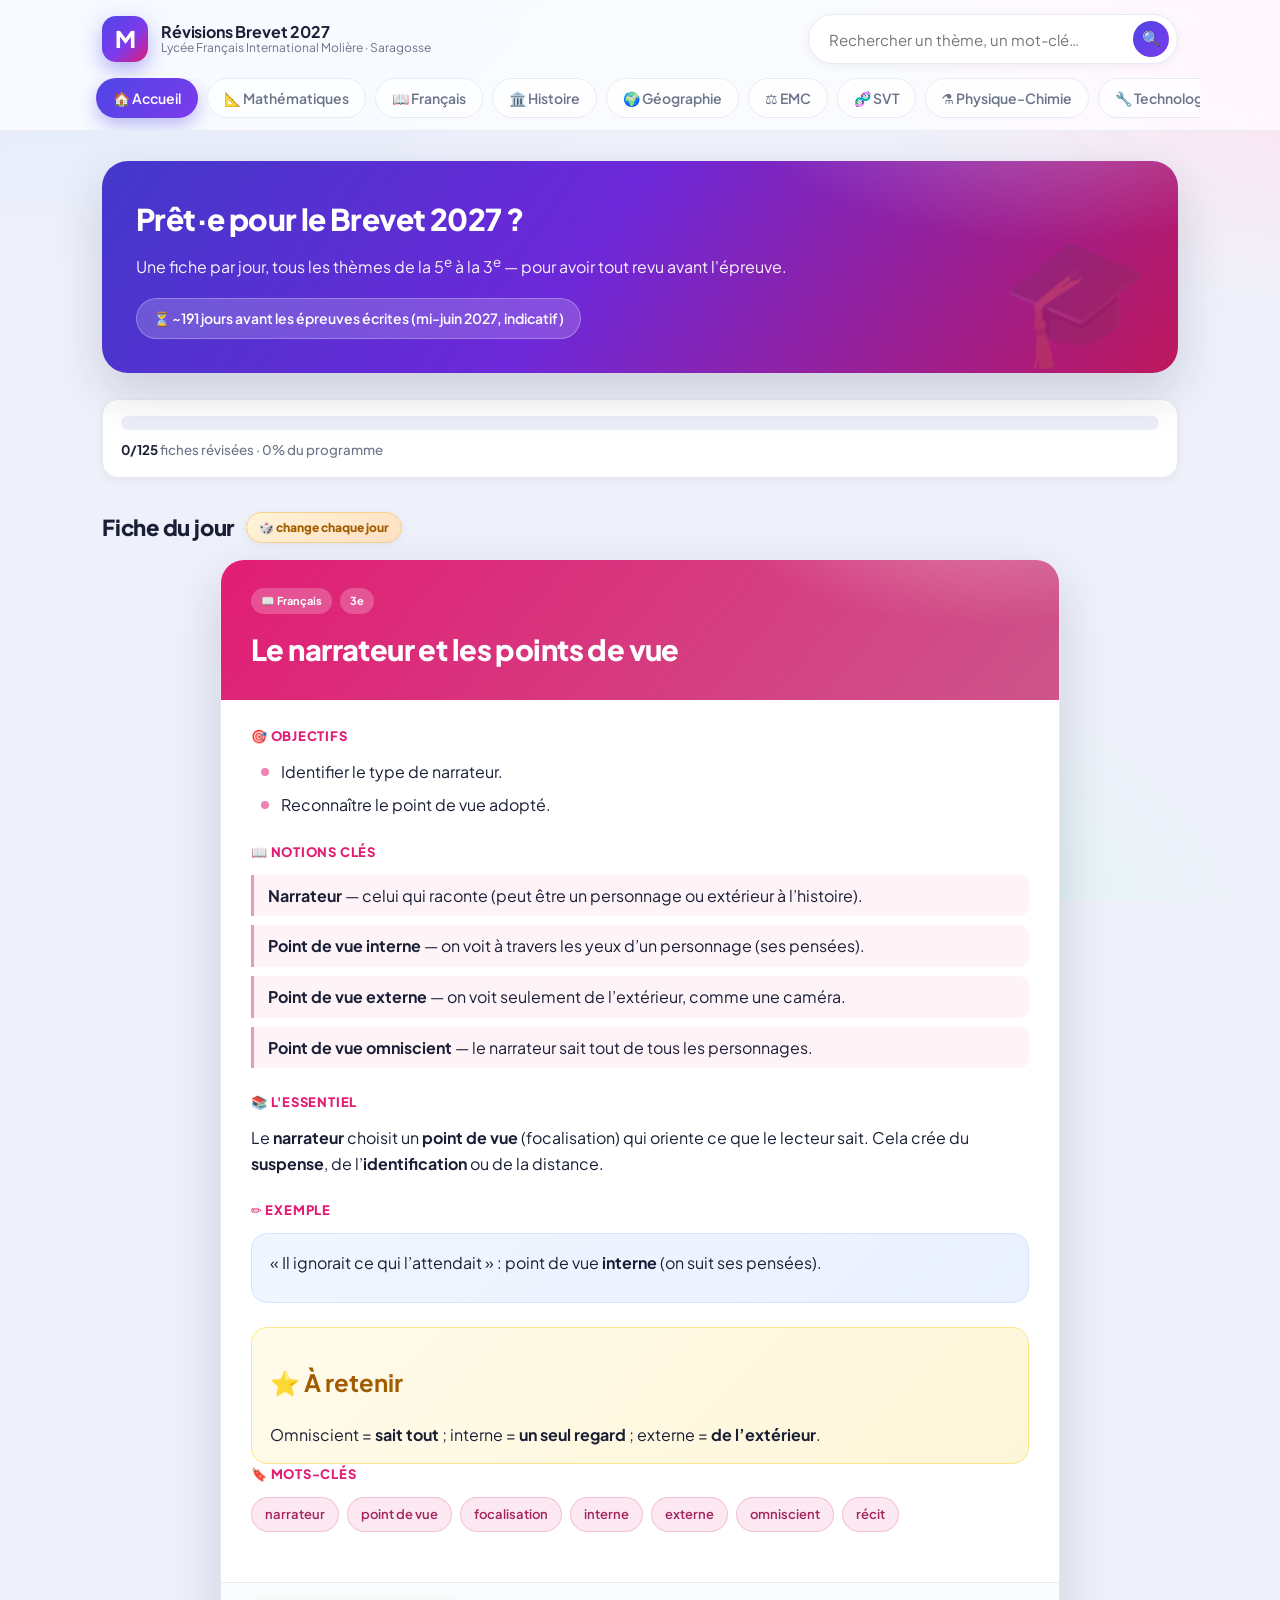
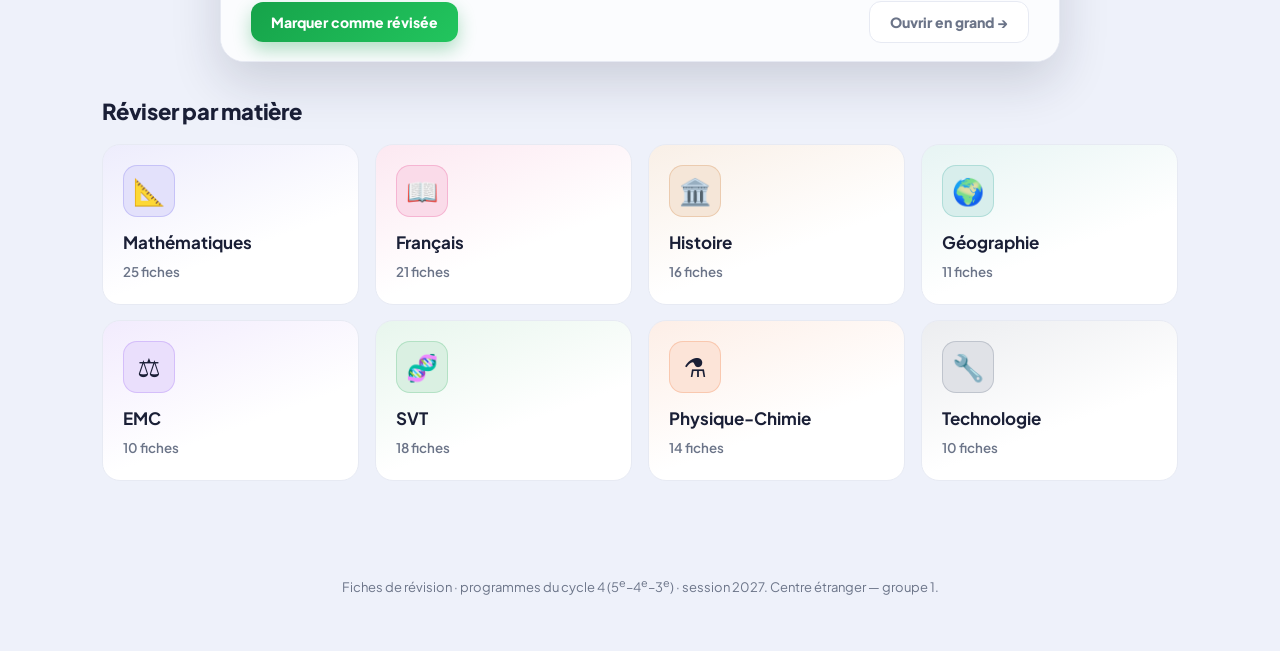
==== index.html @ 4a916dae "Web de révision Brevet 2027 — Lycée Molière (125 fiches, 8 matières) Co-Authored-By: Claude Opus 4.8" ====
<!DOCTYPE html>
<html lang="fr">
<head>
  <meta charset="UTF-8" />
  <meta name="viewport" content="width=device-width, initial-scale=1.0" />
  <title>Révisions Brevet 2027 · Lycée Français Molière de Saragosse</title>
  <link rel="preconnect" href="https://fonts.googleapis.com" />
  <link rel="preconnect" href="https://fonts.gstatic.com" crossorigin />
  <link href="https://fonts.googleapis.com/css2?family=Plus+Jakarta+Sans:wght@400;500;600;700;800&display=swap" rel="stylesheet" />
  <link rel="stylesheet" href="styles.css" />
</head>
<body>
  <header class="topbar">
    <div class="topbar-inner">
      <a href="#accueil" class="brand">
        <span class="brand-logo">M</span>
        <span class="brand-text">
          <strong>Révisions Brevet 2027</strong>
          <small>Lycée Français International Molière · Saragosse</small>
        </span>
      </a>
      <form class="search" id="searchForm" role="search">
        <input id="searchInput" type="search" placeholder="Rechercher un thème, un mot-clé…"
               autocomplete="off" aria-label="Rechercher une fiche" />
        <button type="submit" aria-label="Rechercher">🔍</button>
      </form>
    </div>
    <nav class="subjectnav" id="subjectnav"></nav>
  </header>

  <main id="app" class="container"></main>

  <footer class="footer">
    <p>Fiches de révision · programmes du cycle 4 (5<sup>e</sup>–4<sup>e</sup>–3<sup>e</sup>) · session 2027.
       Centre étranger — groupe 1.</p>
  </footer>

  <!-- Données : chaque fichier ajoute ses fiches à window.FICHES -->
  <script src="data/maths.js"></script>
  <script src="data/francais.js"></script>
  <script src="data/histoire.js"></script>
  <script src="data/geographie.js"></script>
  <script src="data/emc.js"></script>
  <script src="data/svt.js"></script>
  <script src="data/physique-chimie.js"></script>
  <script src="data/technologie.js"></script>
  <!-- Application -->
  <script src="app.js"></script>
</body>
</html>
---- styles.css ----
:root{
  --bg:#eef1fa;
  --card:#ffffff;
  --ink:#1a1f36;
  --muted:#6b7488;
  --line:#e7eaf3;
  --primary:#4f46e5;
  --primary-dark:#4338ca;
  --shadow-sm:0 2px 10px rgba(26,31,54,.06);
  --shadow:0 10px 34px rgba(26,31,54,.10);
  --shadow-lg:0 20px 50px rgba(26,31,54,.16);
  --radius:20px;

  /* couleurs par matière */
  --maths:#4f46e5;
  --francais:#e11d74;
  --histoire:#c2620a;
  --geographie:#0d9488;
  --emc:#7c3aed;
  --svt:#15a34a;
  --physique:#ea580c;
  --techno:#3f4c66;
}

*{box-sizing:border-box}
html{scroll-behavior:smooth}
body{
  margin:0;
  font-family:"Plus Jakarta Sans","Segoe UI",system-ui,-apple-system,Roboto,sans-serif;
  color:var(--ink);
  line-height:1.6;
  min-height:100vh;
  background:
    radial-gradient(1100px 620px at 8% -8%, #dfe7ff 0%, rgba(223,231,255,0) 55%),
    radial-gradient(1000px 560px at 108% 4%, #ffe1ef 0%, rgba(255,225,239,0) 52%),
    radial-gradient(900px 620px at 60% 108%, #d6f7ee 0%, rgba(214,247,238,0) 55%),
    var(--bg);
  background-attachment:fixed;
}
a{color:inherit;text-decoration:none}

@keyframes fadeUp{from{opacity:0;transform:translateY(14px)}to{opacity:1;transform:none}}
@keyframes pop{from{opacity:0;transform:scale(.96)}to{opacity:1;transform:none}}
@keyframes shine{to{transform:translateX(240%) rotate(25deg)}}

/* ---------- Top bar ---------- */
.topbar{
  position:sticky;top:0;z-index:50;
  background:rgba(255,255,255,.72);
  backdrop-filter:saturate(180%) blur(14px);
  -webkit-backdrop-filter:saturate(180%) blur(14px);
  border-bottom:1px solid rgba(231,234,243,.9);
}
.topbar-inner{
  max-width:1120px;margin:0 auto;padding:14px 22px;
  display:flex;align-items:center;gap:18px;flex-wrap:wrap;
}
.brand{display:flex;align-items:center;gap:13px}
.brand-logo{
  width:46px;height:46px;border-radius:14px;
  background:linear-gradient(135deg,#4f46e5,#7c3aed 55%,#e11d74);
  color:#fff;font-weight:800;font-size:23px;
  display:grid;place-items:center;
  box-shadow:0 8px 20px rgba(79,70,229,.4);
}
.brand-text{display:flex;flex-direction:column;line-height:1.2}
.brand-text strong{font-size:16px;letter-spacing:-.01em}
.brand-text small{color:var(--muted);font-size:12px}

.search{margin-left:auto;display:flex;align-items:center;gap:6px;
  background:#fff;border:1px solid var(--line);border-radius:999px;
  padding:6px 8px 6px 18px;min-width:min(370px,60vw);
  box-shadow:var(--shadow-sm);transition:.2s}
.search:focus-within{border-color:#c3c8f0;box-shadow:0 0 0 4px rgba(79,70,229,.14)}
.search input{border:0;background:transparent;outline:none;flex:1;font-size:15px;color:var(--ink);font-family:inherit}
.search button{border:0;background:linear-gradient(135deg,var(--primary),#7c3aed);color:#fff;
  width:36px;height:36px;border-radius:50%;cursor:pointer;font-size:15px;transition:.2s}
.search button:hover{transform:scale(1.07)}

.subjectnav{
  max-width:1120px;margin:0 auto;padding:0 16px 12px;
  display:flex;gap:9px;overflow-x:auto;scrollbar-width:none;
}
.subjectnav::-webkit-scrollbar{display:none}
.subjectnav a{
  white-space:nowrap;padding:8px 16px;border-radius:999px;font-size:14px;font-weight:600;
  color:var(--muted);border:1px solid var(--line);background:rgba(255,255,255,.7);transition:.18s;
}
.subjectnav a:hover{color:var(--ink);border-color:#cfd5ea;transform:translateY(-1px);box-shadow:var(--shadow-sm)}
.subjectnav a.active{color:#fff;background:linear-gradient(135deg,var(--primary),#7c3aed);
  border-color:transparent;box-shadow:0 8px 18px rgba(79,70,229,.34)}

/* ---------- Layout ---------- */
.container{max-width:1120px;margin:0 auto;padding:30px 22px 70px;animation:fadeUp .45s both}
.section-title{display:flex;align-items:center;gap:14px;margin:4px 0 20px}
.section-title h1{font-size:30px;margin:0;letter-spacing:-.02em}
.section-title .count{color:var(--muted);font-size:14px;font-weight:600;
  background:#fff;padding:5px 12px;border-radius:999px;box-shadow:var(--shadow-sm)}
.lead{color:var(--muted);margin:0 0 22px;max-width:70ch}

/* ---------- Hero / accueil ---------- */
.hero{
  position:relative;overflow:hidden;
  background:linear-gradient(125deg,#4338ca 0%,#6d28d9 45%,#be185d 100%);
  color:#fff;border-radius:26px;padding:34px 34px;margin-bottom:26px;
  box-shadow:var(--shadow-lg);
}
.hero::before{content:"";position:absolute;inset:0;
  background:radial-gradient(520px 240px at 88% -30%, rgba(255,255,255,.28), transparent 60%);
  pointer-events:none}
.hero::after{content:"🎓";position:absolute;right:26px;bottom:-14px;font-size:120px;opacity:.14;transform:rotate(-8deg)}
.hero h1{margin:0 0 8px;font-size:30px;font-weight:800;letter-spacing:-.02em;position:relative}
.hero p{margin:0;opacity:.94;font-size:16px;max-width:60ch;position:relative}
.hero .countdown{margin-top:18px;font-size:14px;font-weight:600;position:relative;
  display:inline-block;background:rgba(255,255,255,.18);padding:8px 16px;border-radius:999px;
  border:1px solid rgba(255,255,255,.28);backdrop-filter:blur(4px)}

.progresswrap{margin:22px 0 8px;background:#fff;border:1px solid var(--line);
  border-radius:16px;padding:16px 18px;box-shadow:var(--shadow-sm)}
.progressbar{height:14px;background:#eceffa;border-radius:999px;overflow:hidden}
.progressbar>span{display:block;height:100%;border-radius:999px;transition:width .6s cubic-bezier(.2,.8,.2,1);
  background:linear-gradient(90deg,#10b981,#22c55e 60%,#84cc16);box-shadow:0 0 14px rgba(34,197,94,.5)}
.progresswrap small{color:var(--muted);display:inline-block;margin-top:9px;font-weight:500}
.progresswrap small b{color:var(--ink)}

.daily-label{display:flex;align-items:center;gap:12px;margin:32px 0 14px}
.daily-label h2{margin:0;font-size:22px;font-weight:800;letter-spacing:-.01em}
.daily-label .pill{background:linear-gradient(135deg,#fff3d6,#ffe1c4);color:#a15c00;font-size:12px;font-weight:800;
  padding:5px 12px;border-radius:999px;border:1px solid #f6d18a;box-shadow:var(--shadow-sm)}

/* ---------- Grille de matières (accueil) ---------- */
.subject-grid{display:grid;grid-template-columns:repeat(auto-fill,minmax(216px,1fr));gap:16px;margin-top:14px}
.subject-card{
  position:relative;overflow:hidden;
  background:
    linear-gradient(160deg, color-mix(in srgb, var(--c,#888) 10%, #fff), #fff 62%);
  border:1px solid var(--line);border-radius:18px;padding:20px;
  cursor:pointer;transition:transform .2s, box-shadow .2s;
  animation:pop .4s both;
}
.subject-card:hover{transform:translateY(-4px);box-shadow:0 18px 34px color-mix(in srgb, var(--c,#888) 26%, transparent)}
.subject-card .emoji{width:52px;height:52px;border-radius:14px;display:grid;place-items:center;font-size:26px;
  background:color-mix(in srgb, var(--c,#888) 16%, #fff);box-shadow:inset 0 0 0 1px color-mix(in srgb,var(--c,#888) 20%,transparent)}
.subject-card h3{margin:12px 0 2px;font-size:17px;font-weight:700}
.subject-card small{color:var(--muted);font-weight:600}
.subject-card::after{content:"→";position:absolute;top:20px;right:20px;color:var(--c,#888);
  font-weight:800;opacity:0;transform:translateX(-6px);transition:.2s}
.subject-card:hover::after{opacity:1;transform:none}

/* ---------- Liste de fiches ---------- */
.fiche-grid{display:grid;grid-template-columns:repeat(auto-fill,minmax(268px,1fr));gap:16px}
.fiche-card{
  background:#fff;border:1px solid var(--line);border-radius:18px;padding:18px;
  cursor:pointer;transition:transform .2s, box-shadow .2s;position:relative;overflow:hidden;
  display:flex;flex-direction:column;gap:9px;animation:fadeUp .4s both;
}
.fiche-card::before{content:"";position:absolute;top:0;left:0;right:0;height:5px;
  background:linear-gradient(90deg,var(--c,#888),color-mix(in srgb,var(--c,#888) 45%,#fff))}
.fiche-card:hover{transform:translateY(-4px);box-shadow:0 18px 34px color-mix(in srgb,var(--c,#888) 22%,transparent);
  border-color:color-mix(in srgb,var(--c,#888) 30%,var(--line))}
.fiche-grid>*:nth-child(1){animation-delay:.02s}
.fiche-grid>*:nth-child(2){animation-delay:.05s}
.fiche-grid>*:nth-child(3){animation-delay:.08s}
.fiche-grid>*:nth-child(4){animation-delay:.11s}
.fiche-grid>*:nth-child(5){animation-delay:.14s}
.fiche-grid>*:nth-child(6){animation-delay:.17s}
.fiche-grid>*:nth-child(7){animation-delay:.2s}
.fiche-grid>*:nth-child(8){animation-delay:.23s}
.subject-grid>*:nth-child(2){animation-delay:.04s}
.subject-grid>*:nth-child(3){animation-delay:.08s}
.subject-grid>*:nth-child(4){animation-delay:.12s}
.subject-grid>*:nth-child(5){animation-delay:.16s}
.subject-grid>*:nth-child(6){animation-delay:.2s}
.subject-grid>*:nth-child(7){animation-delay:.24s}
.subject-grid>*:nth-child(8){animation-delay:.28s}
.fiche-card .tags{display:flex;gap:6px;flex-wrap:wrap;margin-top:4px}
.tag{font-size:11px;font-weight:700;padding:4px 10px;border-radius:999px;background:#eef1f9;color:var(--muted)}
.tag.matiere{color:#fff;background:var(--c,#666)}
.tag.niveau{background:#eef1f9;color:#3a4560}
.fiche-card h3{margin:2px 0;font-size:16.5px;line-height:1.35;font-weight:700}
.fiche-card .kw{color:var(--muted);font-size:13px}
.fiche-card .seen{position:absolute;top:14px;right:14px;width:24px;height:24px;border-radius:50%;
  background:#16a34a;color:#fff;display:grid;place-items:center;font-size:14px;opacity:0;transform:scale(.5);transition:.2s}
.fiche-card.is-seen .seen{opacity:1;transform:none}

/* filtres niveau */
.filters{display:flex;gap:9px;margin-bottom:20px;flex-wrap:wrap}
.filters button{border:1px solid var(--line);background:#fff;color:var(--muted);
  padding:8px 16px;border-radius:999px;cursor:pointer;font-size:13px;font-weight:700;font-family:inherit;transition:.18s}
.filters button:hover{border-color:#cfd5ea;transform:translateY(-1px)}
.filters button.active{background:var(--ink);color:#fff;border-color:var(--ink);box-shadow:var(--shadow-sm)}

/* ---------- Fiche détail ---------- */
.fiche{background:var(--card);border:1px solid var(--line);border-radius:24px;
  box-shadow:var(--shadow-lg);overflow:hidden;max-width:840px;margin:0 auto;animation:pop .4s both}
.fiche-head{position:relative;overflow:hidden;padding:28px 30px;color:#fff;
  background:linear-gradient(130deg, var(--c,#333), color-mix(in srgb, var(--c,#333) 62%, #000 12%))}
.fiche-head::before{content:"";position:absolute;inset:0;
  background:radial-gradient(420px 200px at 90% -40%, rgba(255,255,255,.3), transparent 60%)}
.fiche-head .tags{display:flex;gap:8px;margin-bottom:12px;position:relative}
.fiche-head .tags .tag{background:rgba(255,255,255,.22);color:#fff;backdrop-filter:blur(3px)}
.fiche-head h1{margin:0;font-size:29px;font-weight:800;letter-spacing:-.02em;position:relative}
.fiche-body{padding:26px 30px}
.block{margin-bottom:24px}
.block h2{font-size:13px;margin:0 0 12px;display:flex;align-items:center;gap:8px;
  text-transform:uppercase;letter-spacing:.06em;font-weight:800;color:var(--c,#333)}
.block ul{margin:0;padding-left:6px;list-style:none}
.block ul li{position:relative;padding-left:24px;margin:8px 0}
.block ul li::before{content:"";position:absolute;left:4px;top:9px;width:8px;height:8px;border-radius:50%;
  background:var(--c,#333);opacity:.55}
.block p{margin:0 0 10px}
.notion{border-left:3px solid color-mix(in srgb,var(--c,#333) 40%,var(--line));
  background:color-mix(in srgb,var(--c,#333) 5%,#fff);border-radius:0 10px 10px 0;
  padding:8px 14px;margin:9px 0}
.notion b{color:var(--ink)}
.methode{counter-reset:step;list-style:none;padding-left:0}
.methode li{position:relative;padding-left:42px;margin:12px 0}
.methode li::before{counter-increment:step;content:counter(step);
  position:absolute;left:0;top:-3px;width:28px;height:28px;border-radius:9px;
  background:linear-gradient(135deg,var(--c,#333),color-mix(in srgb,var(--c,#333) 55%,#000 10%));
  color:#fff;display:grid;place-items:center;font-size:13px;font-weight:800;box-shadow:var(--shadow-sm)}
.retenir{background:linear-gradient(135deg,#fffbeb,#fef6d8);border:1px solid #fde68a;border-radius:16px;padding:16px 18px}
.retenir h2{color:#a15c00}
.exemple{background:linear-gradient(135deg,#f0f6ff,#eaf1ff);border:1px solid #d6e4ff;border-radius:16px;padding:16px 18px}
.chips{display:flex;flex-wrap:wrap;gap:8px}
.chips span{background:color-mix(in srgb,var(--c,#666) 10%,#fff);color:color-mix(in srgb,var(--c,#666) 65%,#333);
  font-size:13px;font-weight:600;padding:6px 13px;border-radius:999px;cursor:pointer;transition:.16s;
  border:1px solid color-mix(in srgb,var(--c,#666) 20%,transparent)}
.chips span:hover{background:var(--c,#666);color:#fff;transform:translateY(-1px)}
kbd{background:#eef1f9;border-radius:6px;padding:1px 7px;font-family:inherit;font-size:.95em;border:1px solid var(--line)}

.fiche-foot{display:flex;justify-content:space-between;align-items:center;
  padding:18px 30px;border-top:1px solid var(--line);background:#fbfcfe;flex-wrap:wrap;gap:12px}
.btn{border:0;border-radius:12px;padding:11px 20px;font-size:14px;font-weight:800;cursor:pointer;
  font-family:inherit;transition:.18s}
.btn:hover{transform:translateY(-2px)}
.btn-check{background:linear-gradient(135deg,#16a34a,#22c55e);color:#fff;box-shadow:0 8px 18px rgba(22,163,74,.32)}
.btn-check.done{background:#e7f6ec;color:#15803d;border:1px solid #a7e0ba;box-shadow:none}
.btn-ghost{background:#fff;border:1px solid var(--line);color:var(--muted)}
.btn-random{background:linear-gradient(135deg,var(--primary),#7c3aed);color:#fff;box-shadow:0 8px 18px rgba(79,70,229,.32)}

.backlink{display:inline-flex;align-items:center;gap:6px;color:var(--muted);font-weight:700;
  margin-bottom:18px;cursor:pointer;background:#fff;padding:8px 16px;border-radius:999px;
  border:1px solid var(--line);box-shadow:var(--shadow-sm);transition:.18s}
.backlink:hover{color:var(--ink);transform:translateX(-3px)}

.empty{text-align:center;padding:64px 20px;color:var(--muted);background:#fff;border-radius:20px;
  border:1px solid var(--line);box-shadow:var(--shadow-sm)}
.empty .big{font-size:46px;margin-bottom:8px}

.footer{max-width:1120px;margin:0 auto;padding:10px 22px 40px;color:var(--muted);font-size:13px;text-align:center}

@media(max-width:640px){
  .search{min-width:100%;order:3}
  .brand-text small{display:none}
  .hero{padding:26px 22px}
  .hero h1,.section-title h1{font-size:24px}
  .fiche-head h1{font-size:23px}
}
@media (prefers-reduced-motion: reduce){
  *{animation:none !important;transition:none !important}
}
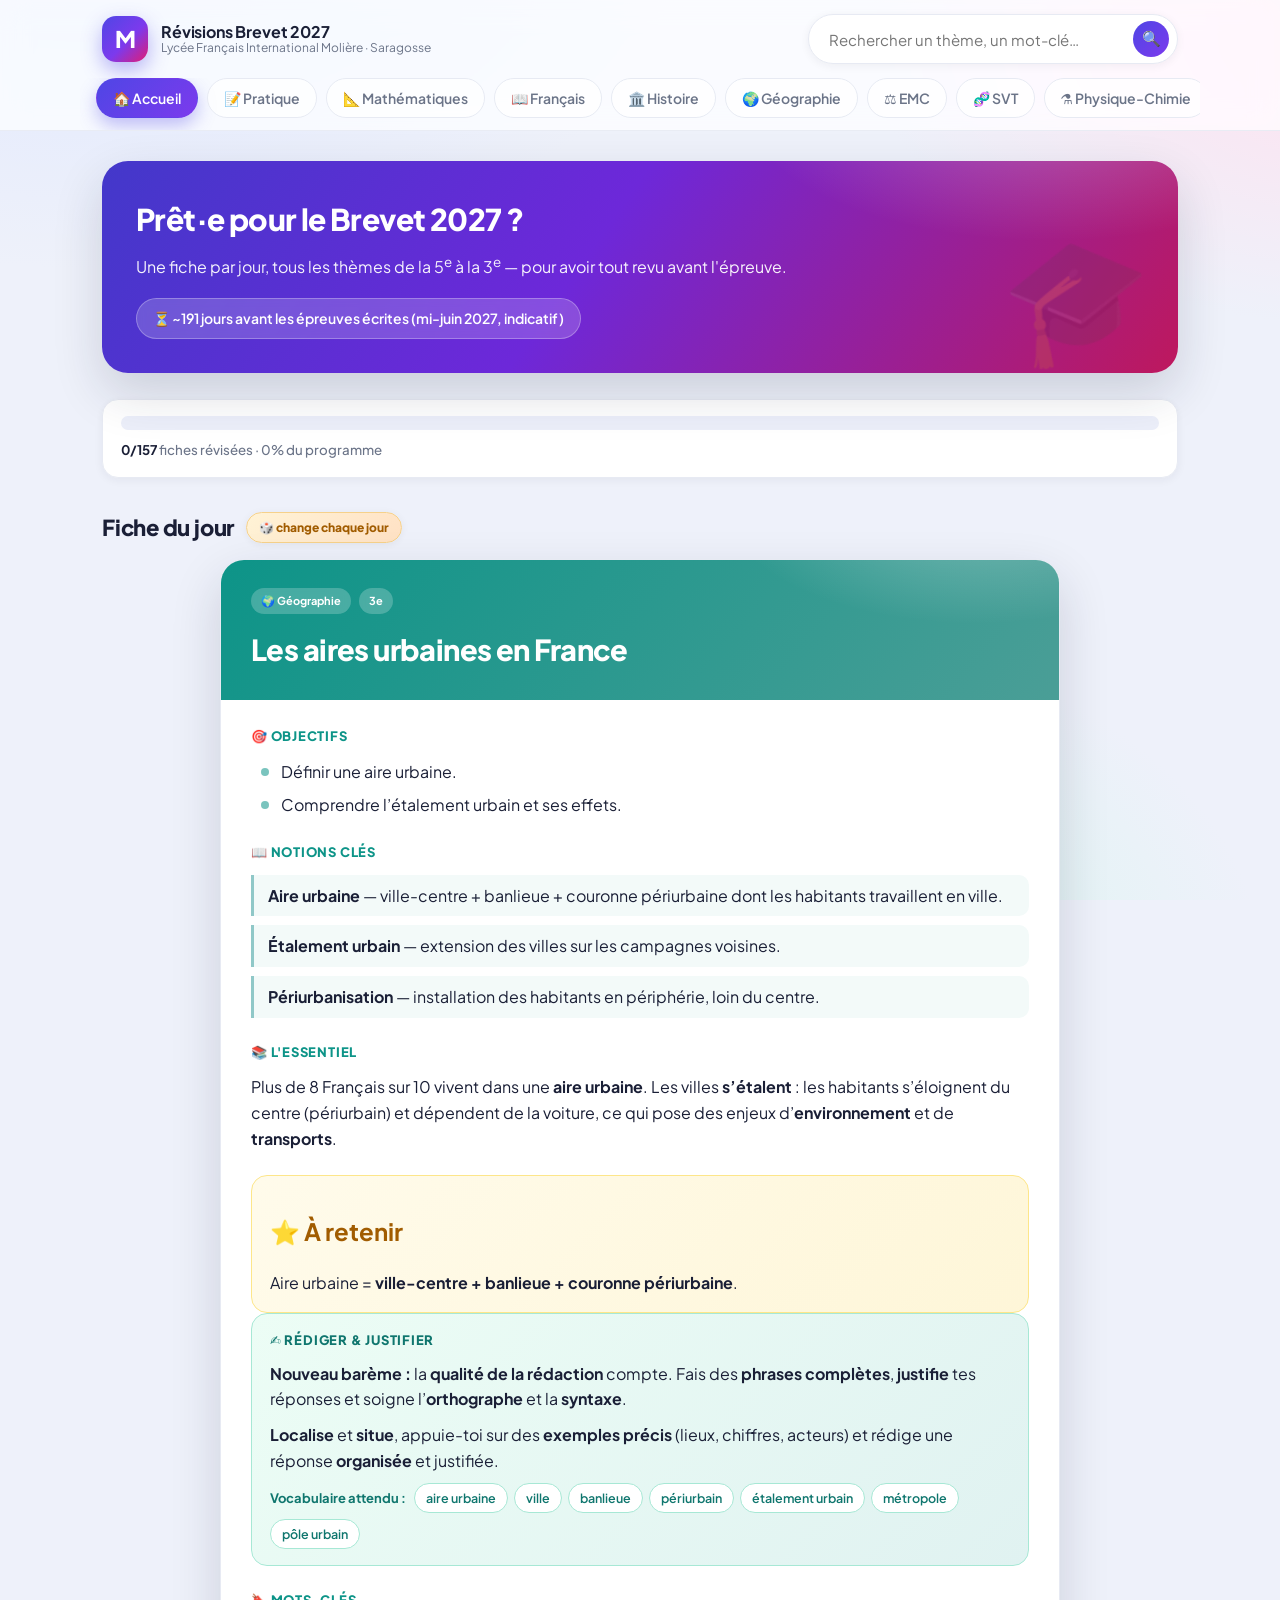
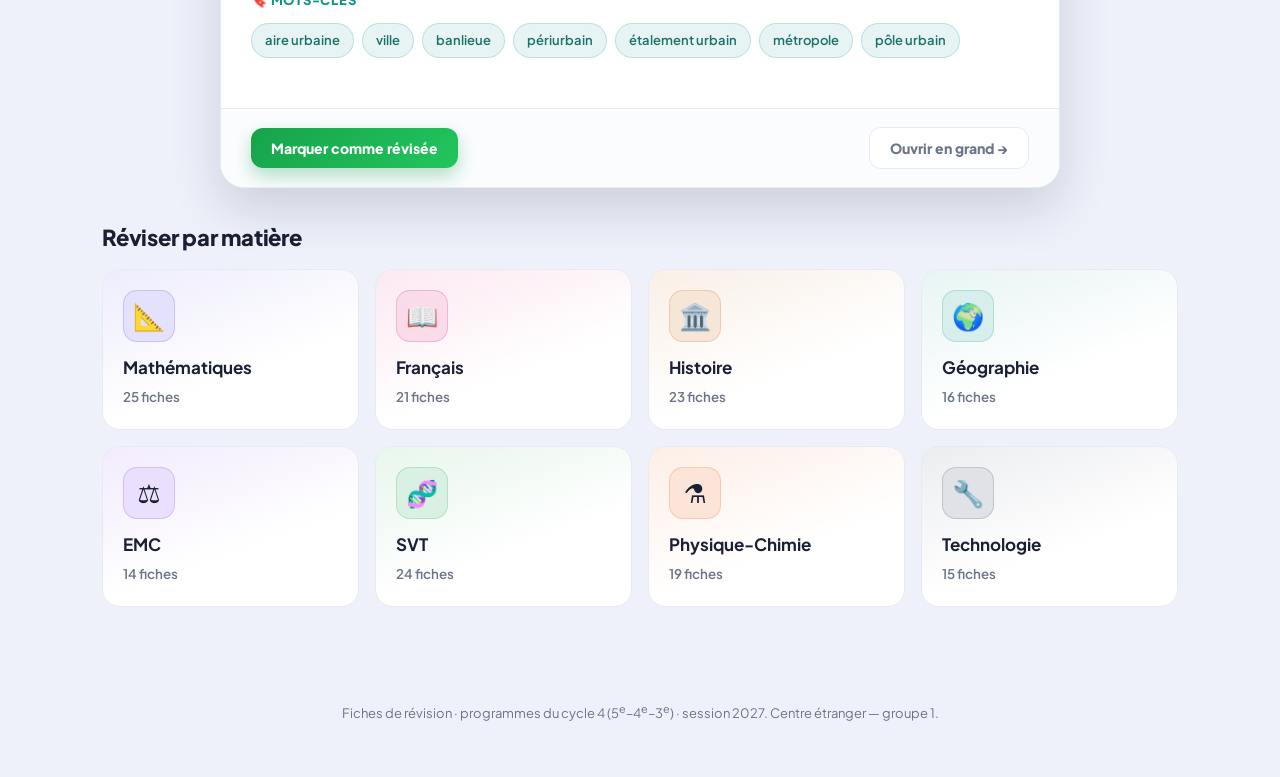
==== commit 8845491a: "Ajout section « Pratique » : annales 2026 centres étrangers groupe 1 Questions d'entraînement sur le" ====
--- a/index.html
+++ b/index.html
@@ -44,6 +44,7 @@
   <script src="data/svt.js"></script>
   <script src="data/physique-chimie.js"></script>
   <script src="data/technologie.js"></script>
+  <script src="data/pratique.js"></script>
   <!-- Application -->
   <script src="app.js"></script>
 </body>
--- a/styles.css
+++ b/styles.css
@@ -222,6 +222,13 @@
 .retenir{background:linear-gradient(135deg,#fffbeb,#fef6d8);border:1px solid #fde68a;border-radius:16px;padding:16px 18px}
 .retenir h2{color:#a15c00}
 .exemple{background:linear-gradient(135deg,#f0f6ff,#eaf1ff);border:1px solid #d6e4ff;border-radius:16px;padding:16px 18px}
+.redac{background:linear-gradient(135deg,#ecfdf5,#e0f2f1);border:1px solid #a7e8d5;border-radius:16px;padding:16px 18px;margin-bottom:24px}
+.redac h2{color:#0f766e;font-size:13px;margin:0 0 10px;text-transform:uppercase;letter-spacing:.06em;font-weight:800}
+.redac p{margin:0 0 10px}
+.redac-vocab{margin-top:6px;display:flex;flex-wrap:wrap;gap:6px;align-items:center}
+.redac-vocab .lbl{font-weight:700;color:#0f766e;font-size:13px;margin-right:2px}
+.redac-vocab span:not(.lbl){background:#fff;border:1px solid #a7e8d5;color:#0f766e;
+  font-size:12.5px;font-weight:600;padding:4px 11px;border-radius:999px}
 .chips{display:flex;flex-wrap:wrap;gap:8px}
 .chips span{background:color-mix(in srgb,var(--c,#666) 10%,#fff);color:color-mix(in srgb,var(--c,#666) 65%,#333);
   font-size:13px;font-weight:600;padding:6px 13px;border-radius:999px;cursor:pointer;transition:.16s;
@@ -248,6 +255,33 @@
   border:1px solid var(--line);box-shadow:var(--shadow-sm)}
 .empty .big{font-size:46px;margin-bottom:8px}
 
+/* ---------- Pratique (annales) ---------- */
+.prat-card{background:#fff;border:1px solid var(--line);border-radius:18px;padding:18px;cursor:pointer;
+  transition:transform .2s,box-shadow .2s;position:relative;overflow:hidden;
+  display:flex;flex-direction:column;gap:10px;border-top:4px solid var(--c,#888);animation:fadeUp .4s both}
+.prat-card:hover{transform:translateY(-4px);box-shadow:0 18px 34px color-mix(in srgb,var(--c,#888) 22%,transparent)}
+.prat-card h3{margin:2px 0;font-size:18px;font-weight:800}
+.prat-themes{display:flex;flex-wrap:wrap;gap:6px}
+.prat-themes span{background:#eef1f9;color:var(--muted);font-size:12px;font-weight:600;padding:4px 10px;border-radius:999px}
+.fiche.prat .fiche-body>p{margin:0 0 12px}
+.prat-officiel{display:inline-block;background:color-mix(in srgb,var(--c,#4f46e5) 10%,#fff);
+  color:color-mix(in srgb,var(--c,#4f46e5) 70%,#222);border:1px solid color-mix(in srgb,var(--c,#4f46e5) 30%,transparent);
+  padding:9px 15px;border-radius:12px;font-weight:700;font-size:14px}
+.prat-officiel:hover{background:color-mix(in srgb,var(--c,#4f46e5) 18%,#fff)}
+.prat-toolbar{margin:16px 0 6px}
+.prat-exo{margin-top:22px}
+.prat-exo h2{font-size:15px;font-weight:800;color:var(--c,#333);margin:0 0 12px;padding-bottom:8px;
+  border-bottom:2px solid color-mix(in srgb,var(--c,#333) 22%,var(--line))}
+.prat-q{margin:0 0 16px;padding:14px 16px;background:#f7f9fc;border:1px solid var(--line);border-radius:14px}
+.prat-enonce{margin:0;font-weight:600}
+.prat-num{display:inline-grid;place-items:center;width:24px;height:24px;border-radius:8px;margin-right:8px;
+  background:var(--c,#333);color:#fff;font-size:13px;font-weight:800;vertical-align:middle}
+.prat-sol{margin-top:12px;background:linear-gradient(135deg,#ecfdf5,#dcfce7);border:1px solid #86efac;
+  border-left:4px solid #16a34a;border-radius:10px;padding:12px 14px;color:#14532d}
+.prat-sol-lbl{display:block;font-weight:800;color:#15803d;font-size:12.5px;text-transform:uppercase;
+  letter-spacing:.04em;margin-bottom:6px}
+.prat-exos.hide-sol .prat-sol{display:none}
+
 .footer{max-width:1120px;margin:0 auto;padding:10px 22px 40px;color:var(--muted);font-size:13px;text-align:center}
 
 @media(max-width:640px){
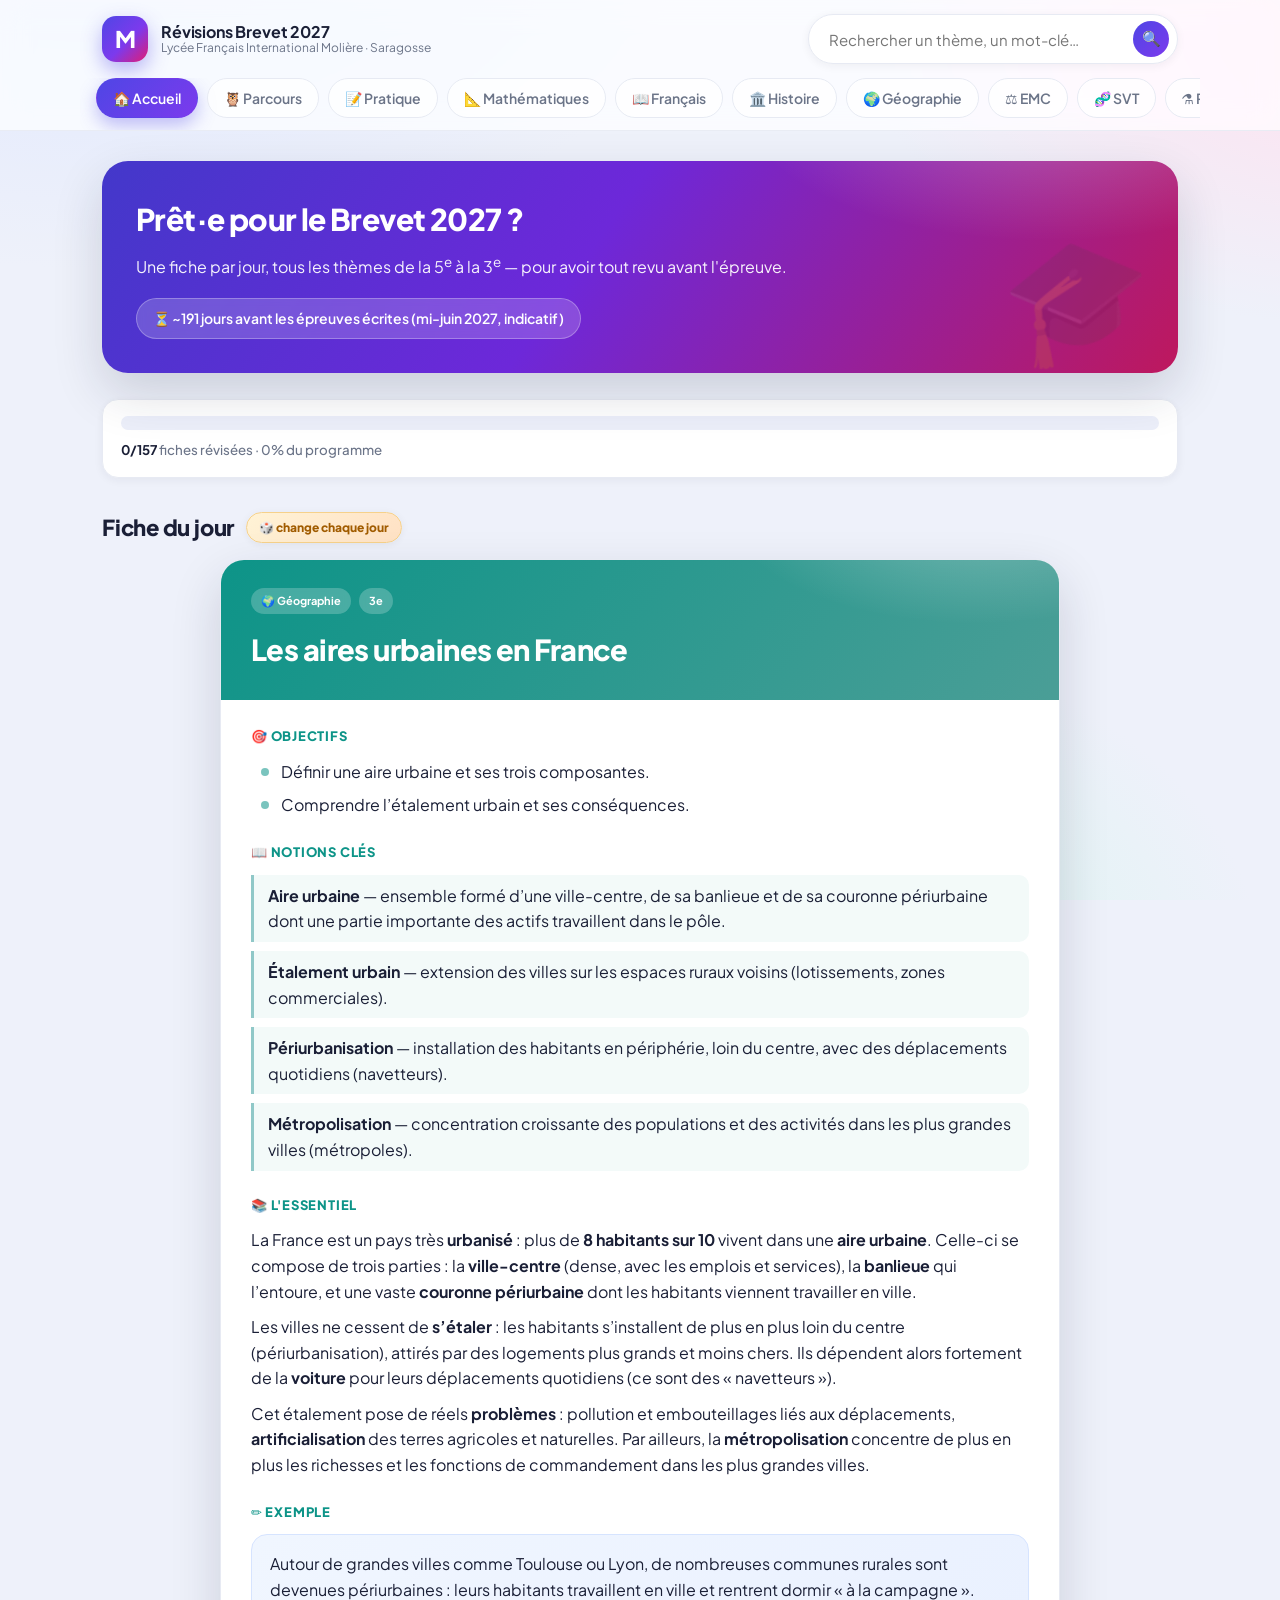
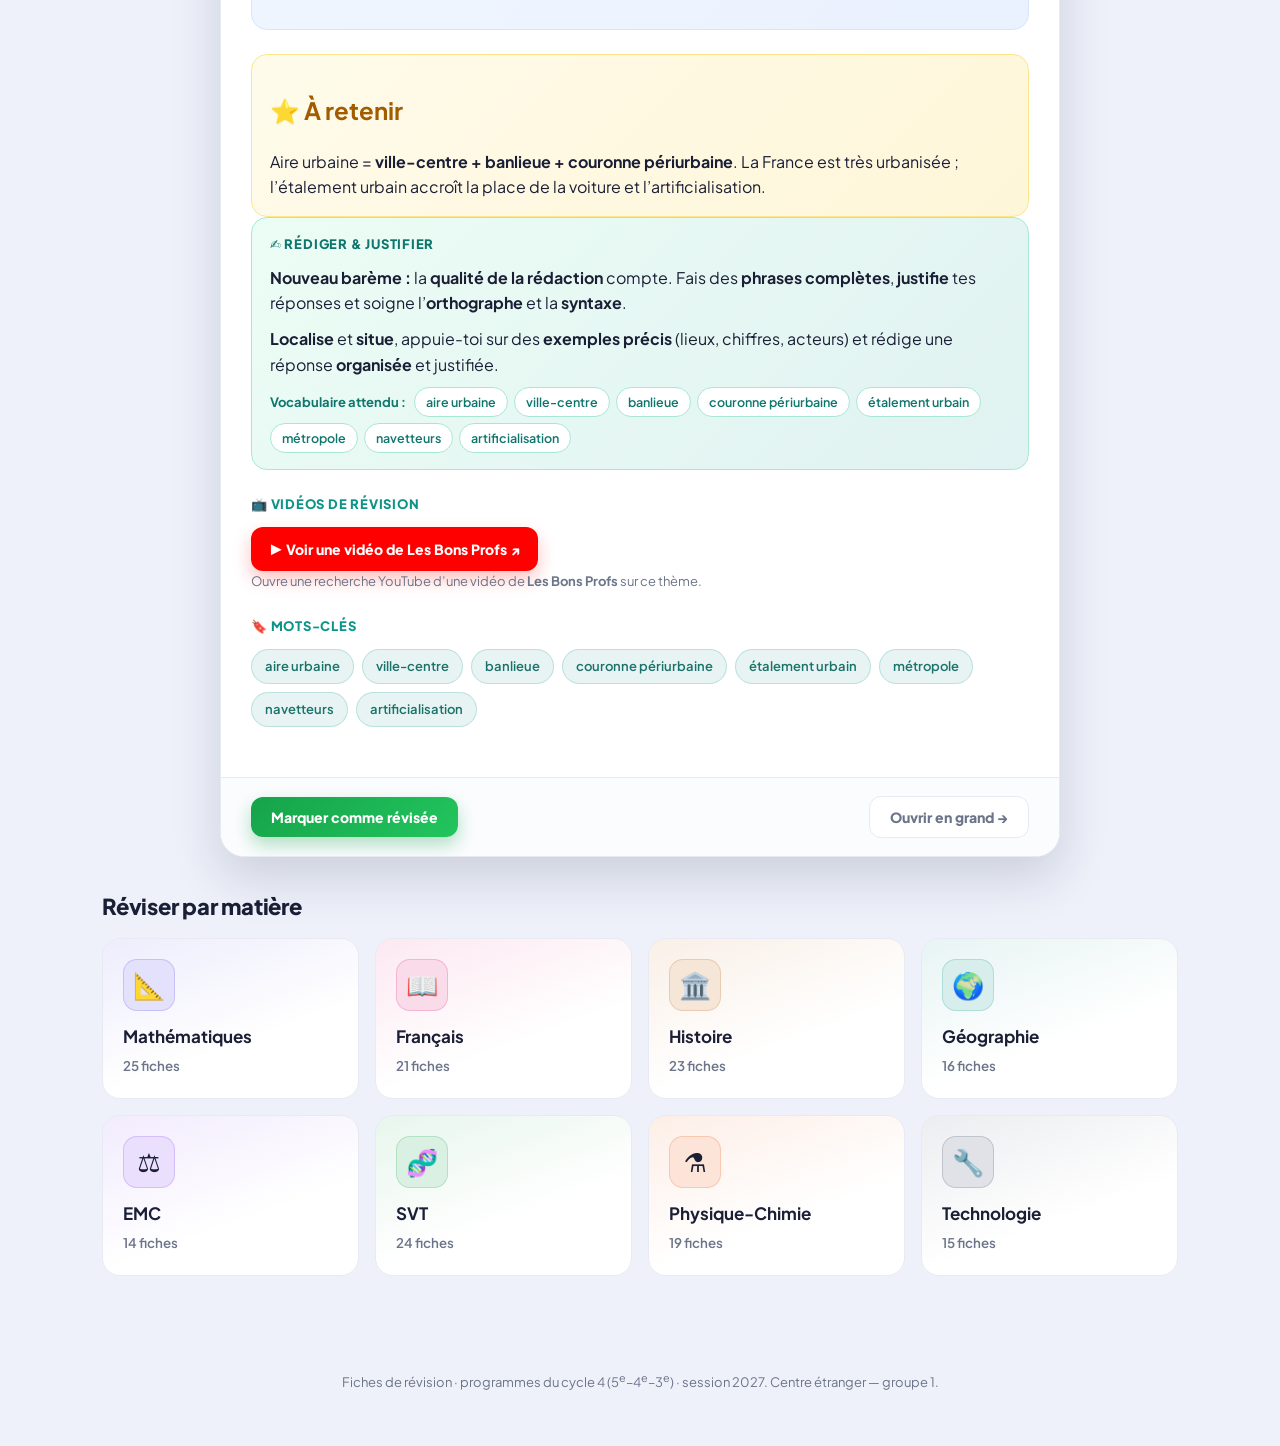
==== commit af2ab954: "Ajout du Parcours façon Duolingo (leçons flash + examens de bloc) 3 blocs du plus facile au plus dif" ====
--- a/index.html
+++ b/index.html
@@ -45,6 +45,7 @@
   <script src="data/physique-chimie.js"></script>
   <script src="data/technologie.js"></script>
   <script src="data/pratique.js"></script>
+  <script src="data/parcours.js"></script>
   <!-- Application -->
   <script src="app.js"></script>
 </body>
--- a/styles.css
+++ b/styles.css
@@ -229,6 +229,10 @@
 .redac-vocab .lbl{font-weight:700;color:#0f766e;font-size:13px;margin-right:2px}
 .redac-vocab span:not(.lbl){background:#fff;border:1px solid #a7e8d5;color:#0f766e;
   font-size:12.5px;font-weight:600;padding:4px 11px;border-radius:999px}
+.btn-video{display:inline-flex;align-items:center;gap:8px;background:#ff0000;color:#fff;
+  font-weight:800;font-size:14px;padding:11px 18px;border-radius:12px;box-shadow:0 8px 18px rgba(255,0,0,.25);transition:.18s}
+.btn-video:hover{background:#d90000;transform:translateY(-2px)}
+.video-note{margin:9px 0 0;color:var(--muted);font-size:13px}
 .chips{display:flex;flex-wrap:wrap;gap:8px}
 .chips span{background:color-mix(in srgb,var(--c,#666) 10%,#fff);color:color-mix(in srgb,var(--c,#666) 65%,#333);
   font-size:13px;font-weight:600;padding:6px 13px;border-radius:999px;cursor:pointer;transition:.16s;
@@ -282,6 +286,67 @@
   letter-spacing:.04em;margin-bottom:6px}
 .prat-exos.hide-sol .prat-sol{display:none}
 
+/* ---------- Parcours (façon Duolingo) ---------- */
+.pbloc{margin:26px 0 34px}
+.pbloc-head{display:flex;align-items:baseline;gap:12px;margin-bottom:16px;
+  background:linear-gradient(135deg,#4338ca,#7c3aed);color:#fff;border-radius:16px;padding:14px 20px;box-shadow:var(--shadow)}
+.pbloc-head h2{margin:0;font-size:19px;font-weight:800}
+.pbloc-head span{opacity:.85;font-size:13px;font-weight:600}
+.pchemin{display:flex;flex-direction:column;align-items:center;gap:0;padding:8px 0}
+.plink{width:6px;height:26px;background:#d9dfef;border-radius:99px}
+.pnode{display:flex;align-items:center;gap:14px;width:min(430px,92%);padding:10px 14px;border-radius:16px;transition:.18s}
+.pnode:nth-child(4n+1){transform:translateX(-26px)}
+.pnode:nth-child(4n+3){transform:translateX(26px)}
+.pnode .pnode-circle{width:62px;height:62px;border-radius:50%;display:grid;place-items:center;font-size:26px;flex-shrink:0;
+  background:#e6e9f4;border-bottom:6px solid #c6ccdf;color:#9aa3b8;transition:.18s}
+.pnode-label{line-height:1.25}
+.pnode-label b{font-size:15px}
+.pnode-label small{display:block;color:var(--muted);font-weight:600}
+.pnode.locked{opacity:.55}
+.pnode.open{cursor:pointer}
+.pnode.open .pnode-circle{background:color-mix(in srgb,var(--c,#4f46e5) 18%,#fff);
+  border-bottom-color:color-mix(in srgb,var(--c,#4f46e5) 45%,#fff);color:var(--ink)}
+.pnode.open:hover{transform:translateY(-3px) scale(1.02)}
+.pnode.done .pnode-circle{background:linear-gradient(135deg,#16a34a,#22c55e);border-bottom-color:#15803d;color:#fff}
+.pnode.current .pnode-circle{animation:pulse 1.6s infinite;box-shadow:0 0 0 6px color-mix(in srgb,var(--c,#4f46e5) 22%,transparent)}
+.pnode.examen.open .pnode-circle{background:linear-gradient(135deg,#f59e0b,#fbbf24);border-bottom-color:#b45309;color:#fff}
+.pnode.examen.done .pnode-circle{background:linear-gradient(135deg,#f59e0b,#fbbf24);border-bottom-color:#b45309}
+@keyframes pulse{0%,100%{transform:scale(1)}50%{transform:scale(1.07)}}
+
+/* ---------- Quiz ---------- */
+.quiz{max-width:640px;margin:0 auto;animation:pop .3s both}
+.quiz-top{display:flex;align-items:center;gap:14px;margin-bottom:22px}
+.quiz-top .backlink{margin:0}
+.quiz-bar{flex:1;height:14px;background:#e3e8f5;border-radius:999px;overflow:hidden}
+.quiz-bar span{display:block;height:100%;background:linear-gradient(90deg,#16a34a,#22c55e);border-radius:999px;transition:width .4s}
+.quiz-count{color:var(--muted);font-weight:700;font-size:14px}
+.quiz-titre{font-size:16px;color:var(--muted);font-weight:700;margin:0 0 8px;text-transform:uppercase;letter-spacing:.04em}
+.quiz-q{background:#fff;border:1px solid var(--line);border-radius:18px;box-shadow:var(--shadow-sm);
+  padding:24px;font-size:20px;font-weight:700;margin-bottom:18px}
+.quiz-choix{display:grid;gap:10px}
+.quiz-opt{background:#fff;border:2px solid var(--line);border-bottom-width:4px;border-radius:14px;
+  padding:14px 18px;font-size:16px;font-weight:600;font-family:inherit;cursor:pointer;text-align:left;transition:.15s}
+.quiz-opt:hover:not(:disabled){border-color:#93c5fd;transform:translateY(-2px)}
+.quiz-opt.good{background:#e8f8ee;border-color:#22c55e;color:#15803d}
+.quiz-opt.bad{background:#fdecec;border-color:#ef4444;color:#b91c1c}
+.quiz-opt:disabled{cursor:default}
+.quiz-saisie{display:flex;gap:10px}
+.quiz-saisie input{flex:1;border:2px solid var(--line);border-radius:14px;padding:13px 16px;font-size:17px;font-family:inherit;outline:none}
+.quiz-saisie input:focus{border-color:#93c5fd}
+.quiz-fb{margin-top:18px;border-radius:16px;padding:16px 18px;animation:fadeUp .25s both}
+.quiz-fb.ok{background:#e8f8ee;border:1px solid #a7e0ba;color:#15803d}
+.quiz-fb.ko{background:#fdecec;border:1px solid #fca5a5;color:#b91c1c}
+.quiz-fb b{font-size:17px}
+.quiz-expl{margin-top:6px;color:var(--ink);opacity:.85;font-size:14.5px}
+.quiz-fb .btn{margin-top:12px}
+.quiz-resultat{text-align:center;background:#fff;border:1px solid var(--line);border-radius:24px;
+  box-shadow:var(--shadow-lg);padding:40px 28px}
+.quiz-emoji{font-size:64px;margin-bottom:8px}
+.quiz-resultat h1{margin:0 0 6px;font-size:26px}
+.quiz-score{font-size:18px;color:var(--muted)}
+.quiz-resultat.win h1{color:#15803d}
+.quiz-fin-btns{display:flex;gap:12px;justify-content:center;margin-top:18px;flex-wrap:wrap}
+
 .footer{max-width:1120px;margin:0 auto;padding:10px 22px 40px;color:var(--muted);font-size:13px;text-align:center}
 
 @media(max-width:640px){
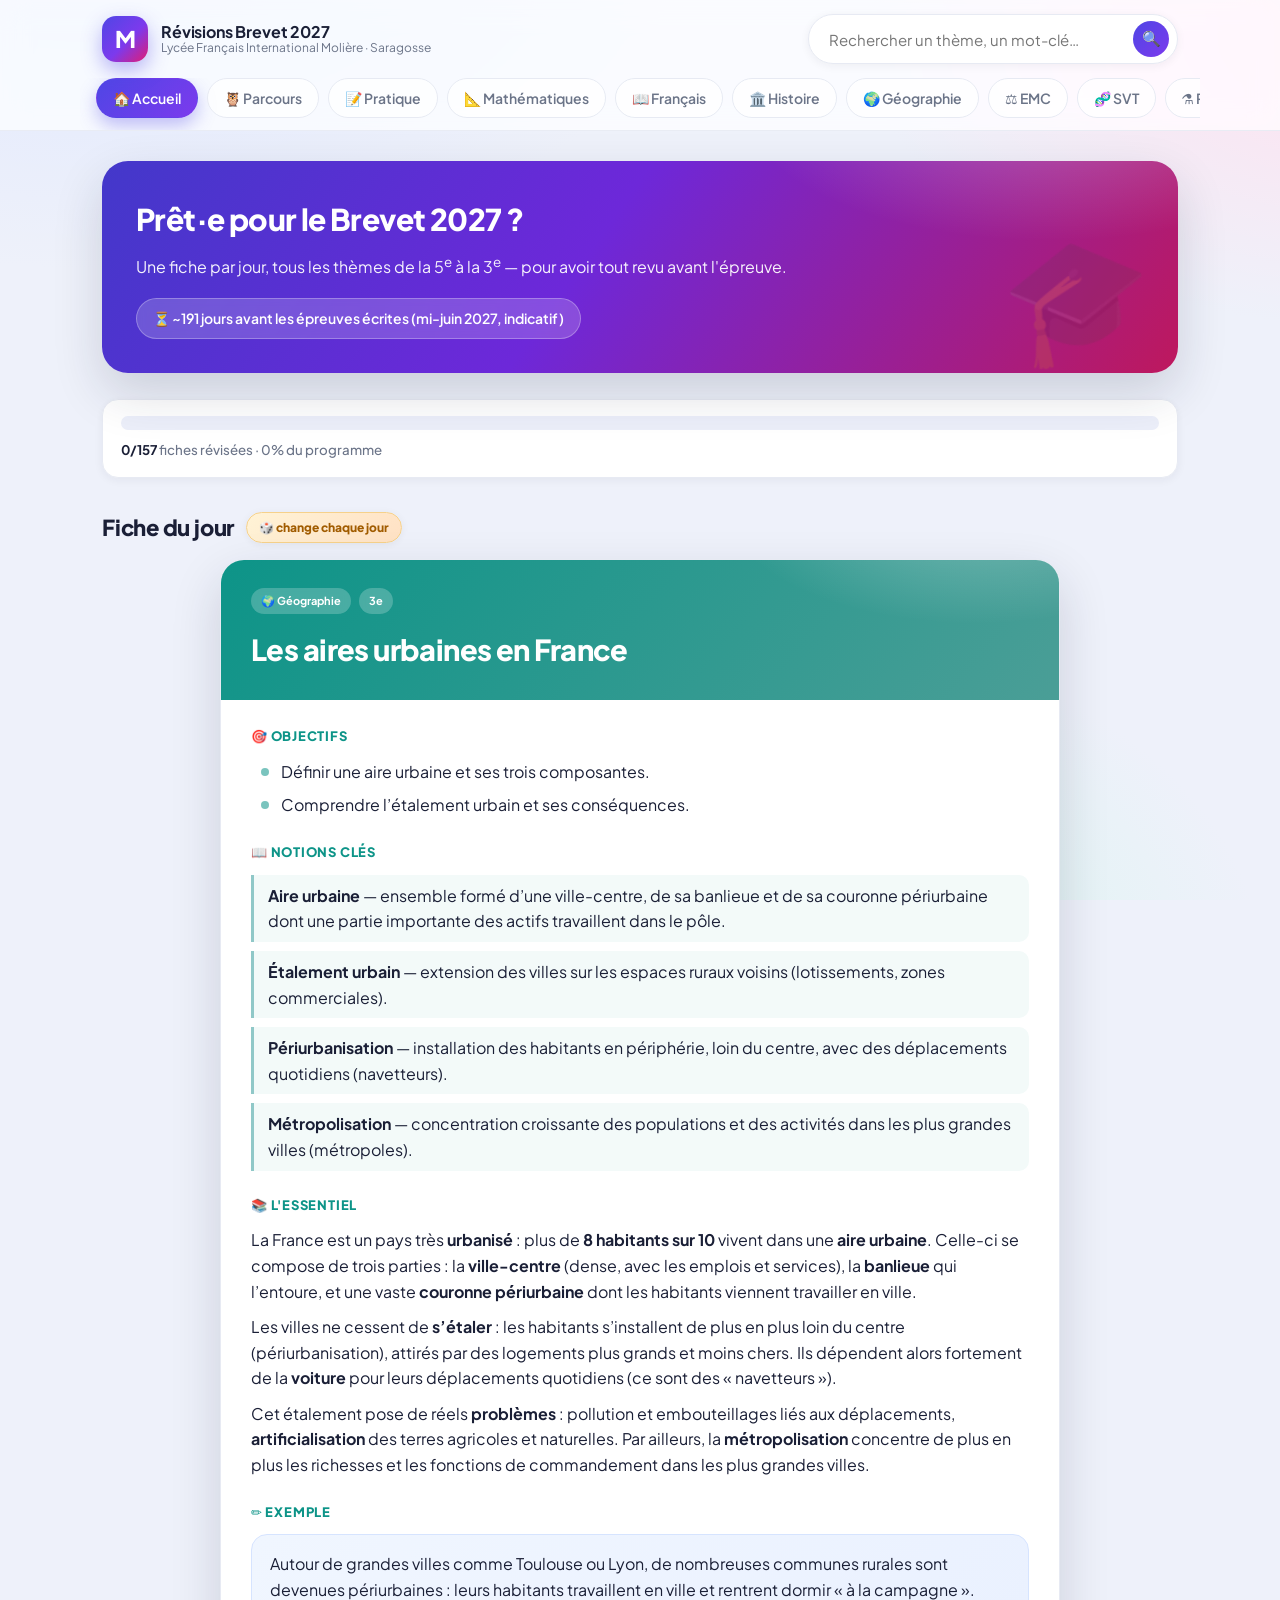
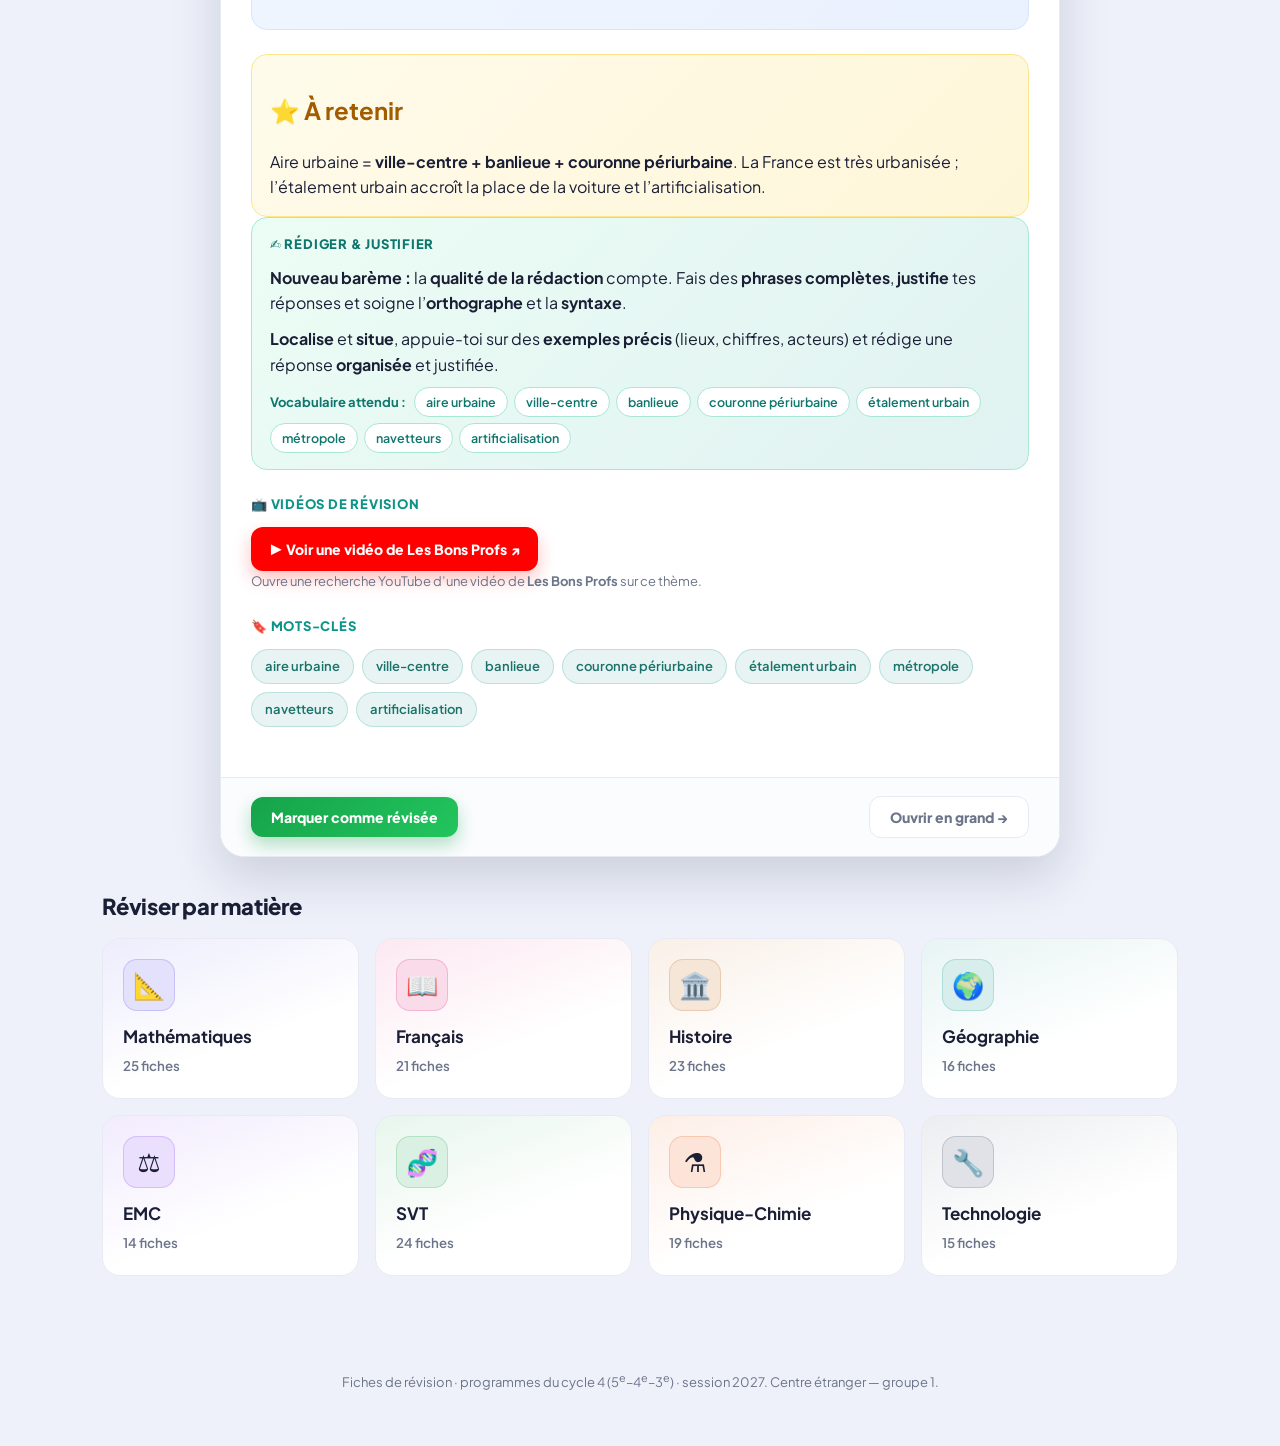
==== commit 384a2740: "Le logo « M » ouvre la page compte (connexion / profil) Connecté, le logo affiche l'initiale du pseu" ====
--- a/index.html
+++ b/index.html
@@ -12,13 +12,13 @@
 <body>
   <header class="topbar">
     <div class="topbar-inner">
-      <a href="#accueil" class="brand">
-        <span class="brand-logo">M</span>
-        <span class="brand-text">
+      <div class="brand">
+        <a href="#compte" class="brand-logo" id="brandLogo" title="Mon compte / Se connecter">M</a>
+        <a href="#accueil" class="brand-text">
           <strong>Révisions Brevet 2027</strong>
           <small>Lycée Français International Molière · Saragosse</small>
-        </span>
-      </a>
+        </a>
+      </div>
       <form class="search" id="searchForm" role="search">
         <input id="searchInput" type="search" placeholder="Rechercher un thème, un mot-clé…"
                autocomplete="off" aria-label="Rechercher une fiche" />
--- a/styles.css
+++ b/styles.css
@@ -62,7 +62,11 @@
   color:#fff;font-weight:800;font-size:23px;
   display:grid;place-items:center;
   box-shadow:0 8px 20px rgba(79,70,229,.4);
-}
+  position:relative;cursor:pointer;transition:.18s;
+}
+.brand-logo:hover{transform:translateY(-2px) scale(1.05);box-shadow:0 12px 26px rgba(79,70,229,.5)}
+.brand-logo.logged::after{content:"";position:absolute;right:-3px;bottom:-3px;width:14px;height:14px;
+  border-radius:50%;background:#22c55e;border:2.5px solid #fff}
 .brand-text{display:flex;flex-direction:column;line-height:1.2}
 .brand-text strong{font-size:16px;letter-spacing:-.01em}
 .brand-text small{color:var(--muted);font-size:12px}
@@ -347,6 +351,29 @@
 .quiz-resultat.win h1{color:#15803d}
 .quiz-fin-btns{display:flex;gap:12px;justify-content:center;margin-top:18px;flex-wrap:wrap}
 
+/* ---------- Compte utilisateur ---------- */
+.navuser{border-color:#cfd5ea !important;font-weight:700}
+.compte-card{background:#fff;border:1px solid var(--line);border-radius:20px;padding:26px;max-width:540px;
+  margin:0 auto;box-shadow:var(--shadow);text-align:center;animation:pop .4s both}
+.compte-avatar{width:64px;height:64px;border-radius:50%;margin:0 auto 10px;display:grid;place-items:center;
+  font-size:28px;font-weight:800;color:#fff;background:linear-gradient(135deg,var(--primary),#7c3aed);
+  box-shadow:0 8px 20px rgba(79,70,229,.35)}
+.compte-card h2{margin:0 0 6px;font-size:24px}
+.compte-stats{display:flex;gap:14px;justify-content:center;margin:16px 0;flex-wrap:wrap}
+.compte-stats div{background:#f7f9fc;border:1px solid var(--line);border-radius:14px;padding:12px 18px;min-width:130px}
+.compte-stats b{font-size:22px;display:block}
+.compte-stats span{color:var(--muted);font-size:12.5px}
+.compte-actions{display:flex;gap:10px;justify-content:center;margin-top:14px;flex-wrap:wrap}
+#authForm{display:flex;flex-direction:column;gap:12px;margin-top:14px;text-align:left}
+#authForm label{font-weight:700;font-size:13.5px;display:flex;flex-direction:column;gap:6px;color:var(--ink)}
+#authForm input{border:1px solid var(--line);border-radius:12px;padding:11px 14px;font-size:15px;font-family:inherit;outline:none;transition:.15s}
+#authForm input:focus{border-color:#c3c8f0;box-shadow:0 0 0 4px rgba(79,70,229,.12)}
+.auth-msg{background:#fef2f2;border:1px solid #fecaca;color:#b91c1c;border-radius:10px;padding:9px 12px;margin:0;font-size:14px;font-weight:600}
+.uchip{display:inline-block;background:#eef1f9;border:1px solid var(--line);border-radius:999px;
+  padding:5px 13px;font-weight:700;font-size:13.5px;cursor:pointer;margin:2px;transition:.15s}
+.uchip:hover{background:var(--primary);color:#fff;transform:translateY(-1px)}
+.compte-switch{color:var(--muted);font-size:14px;margin-top:14px}
+
 .footer{max-width:1120px;margin:0 auto;padding:10px 22px 40px;color:var(--muted);font-size:13px;text-align:center}
 
 @media(max-width:640px){
